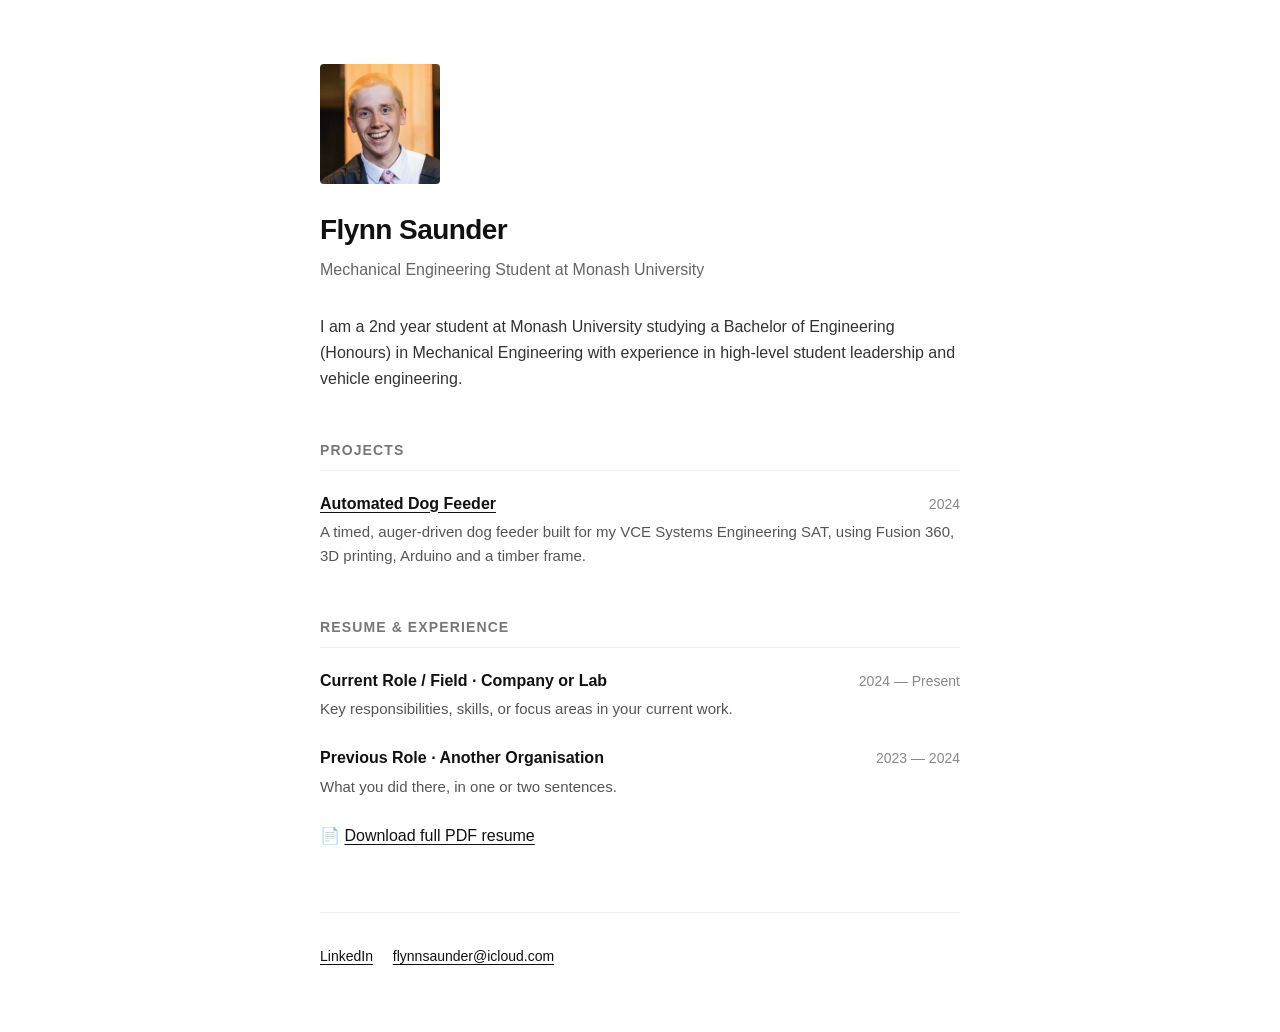
==== index.html @ cf930bd5 "Update index.html" ====
<!DOCTYPE html>
<html lang="en">
<head>
  <meta charset="UTF-8">
  <meta name="viewport" content="width=device-width, initial-scale=1.0">
  <title>Flynn Saunder</title>
  <link rel="stylesheet" href="assets/style.css">
</head>
<body>

  <div class="container">

    <!-- ============================================================
         HEADER / ABOUT
         Edit the photo by replacing assets/headshot.jpg (square).
         ============================================================ -->
    <header>
      <img class="headshot" src="assets/headshot.jpg" alt="Flynn Saunder">
      <h1>Flynn Saunder</h1>
      <p class="subtitle">Mechanical Engineering Student at Monash University</p>
      <p>
        I am a 2nd year student at Monash University studying a Bachelor of
        Engineering (Honours) in Mechanical Engineering with experience in
        high-level student leadership and vehicle engineering.
      </p>
    </header>

    <!-- ============================================================
         SELECTED PROJECTS
         To add a project: copy one <div class="list-item"> block
         below, change the link, title, year and description.
         The link points to a file in the projects/ folder.
         ============================================================ -->
    <section>
      <h2>Projects</h2>

      <div class="list-item">
        <div class="item-header">
          <span class="item-title"><a href="projects/automated-dog-feeder.html">Automated Dog Feeder</a></span>
          <span class="item-date">2024</span>
        </div>
        <p class="item-desc">A timed, auger-driven dog feeder built for my VCE Systems Engineering SAT, using Fusion 360, 3D printing, Arduino and a timber frame.</p>
      </div>

    </section>

    <!-- ============================================================
         RESUME & EXPERIENCE
         To add a role: copy one <div class="list-item"> block,
         change the title, dates and description.
         ============================================================ -->
    <section>
      <h2>Resume &amp; Experience</h2>

      <div class="list-item">
        <div class="item-header">
          <span class="item-title">Current Role / Field &middot; Company or Lab</span>
          <span class="item-date">2024 — Present</span>
        </div>
        <p class="item-desc">Key responsibilities, skills, or focus areas in your current work.</p>
      </div>

      <div class="list-item">
        <div class="item-header">
          <span class="item-title">Previous Role &middot; Another Organisation</span>
          <span class="item-date">2023 — 2024</span>
        </div>
        <p class="item-desc">What you did there, in one or two sentences.</p>
      </div>

      <p style="margin-top: 1rem;">
        📄 <a href="assets/resume.pdf" target="_blank" rel="noopener">Download full PDF resume</a>
      </p>
    </section>

    <!-- ============================================================
         FOOTER
         ============================================================ -->
    <footer>
      <div class="social-links">
        <a href="https://linkedin.com/in/flynn-saunder/" target="_blank" rel="noopener">LinkedIn</a>
        <a id="email-link" href="#">Email</a>
      </div>
      <script>
        // The address is assembled here in the browser, so bots that only
        // read raw HTML never see a full "name@domain" string to scrape.
        (function () {
          var a = document.getElementById("email-link");
          if (!a) return;
          var user = "flynnsaunder";
          var domain = "icloud" + "." + "com";
          a.href = "mailto:" + user + "@" + domain;
          a.textContent = user + "@" + domain;
        })();
      </script>
    </footer>

  </div>

</body>
</html>
---- assets/style.css ----
/* Reset & Base Styles */
* {
  box-sizing: border-box;
  margin: 0;
  padding: 0;
}

body {
  font-family: "Helvetica Neue", Helvetica, Arial, sans-serif;
  color: #111111;
  background-color: #ffffff;
  line-height: 1.6;
  padding: 0 1.5rem;
  -webkit-font-smoothing: antialiased;
}

.container {
  max-width: 640px;
  margin: 4rem auto;
}

/* Typography & Hierarchy */
h1 {
  font-size: 1.75rem;
  font-weight: 700;
  letter-spacing: -0.02em;
  margin-bottom: 0.25rem;
}

h2 {
  font-size: 0.875rem;
  font-weight: 700;
  text-transform: uppercase;
  letter-spacing: 0.08em;
  color: #777777;
  margin-top: 3rem;
  margin-bottom: 1.25rem;
  border-bottom: 1px solid #eeeeee;
  padding-bottom: 0.5rem;
}

p {
  font-size: 1rem;
  color: #333333;
  margin-bottom: 1rem;
}

a {
  color: #111111;
  text-decoration: underline;
  text-underline-offset: 3px;
}

a:hover {
  color: #666666;
}

.subtitle {
  font-size: 1rem;
  color: #666666;
  margin-bottom: 2rem;
}

/* Headshot */
.headshot {
  width: 120px;
  height: 120px;
  object-fit: cover;      /* crops any photo to a clean square */
  border-radius: 4px;
  display: block;
  margin-bottom: 1.5rem;
}

/* Item Lists (Projects, Resume) */
.list-item {
  margin-bottom: 1.5rem;
}

.item-header {
  display: flex;
  justify-content: space-between;
  align-items: baseline;
  gap: 1rem;
}

.item-title {
  font-size: 1rem;
  font-weight: 600;
}

.item-date {
  font-size: 0.875rem;
  color: #888888;
  white-space: nowrap;
}

.item-desc {
  font-size: 0.9375rem;
  color: #555555;
  margin-top: 0.25rem;
}

/* Project pages */
.back {
  font-size: 0.875rem;
  margin-bottom: 2rem;
}

.project-meta {
  font-size: 0.9375rem;
  color: #888888;
  margin-bottom: 2rem;
}

.cover {
  width: 100%;
  border-radius: 4px;
  margin-bottom: 2rem;
}

.project-body h2 {
  text-transform: none;
  letter-spacing: -0.01em;
  color: #111111;
  font-size: 1.25rem;
  border: 0;
  padding: 0;
  margin-top: 2.5rem;
  margin-bottom: 0.5rem;
}

.project-body h3 {
  font-size: 1.0625rem;
  margin-top: 1.75rem;
  margin-bottom: 0.4rem;
}

.project-body img {
  border-radius: 4px;
  margin: 1.5rem 0;
}

.project-body ul,
.project-body ol {
  margin: 0 0 1rem 1.25rem;
}

.project-body li {
  margin-bottom: 0.35rem;
  color: #333333;
}

.project-body figure {
  margin: 1.5rem 0;
}

.project-body figcaption {
  font-size: 0.85rem;
  color: #888888;
  margin-top: 0.4rem;
}

code {
  font-family: ui-monospace, "SF Mono", Menlo, Consolas, monospace;
  font-size: 0.875em;
  background: #f4f4f4;
  padding: 0.1em 0.35em;
  border-radius: 3px;
}

/* Footer / Links */
footer {
  margin-top: 4rem;
  padding-top: 2rem;
  border-top: 1px solid #eeeeee;
  font-size: 0.875rem;
  color: #777777;
}

.social-links a {
  margin-right: 1rem;
}
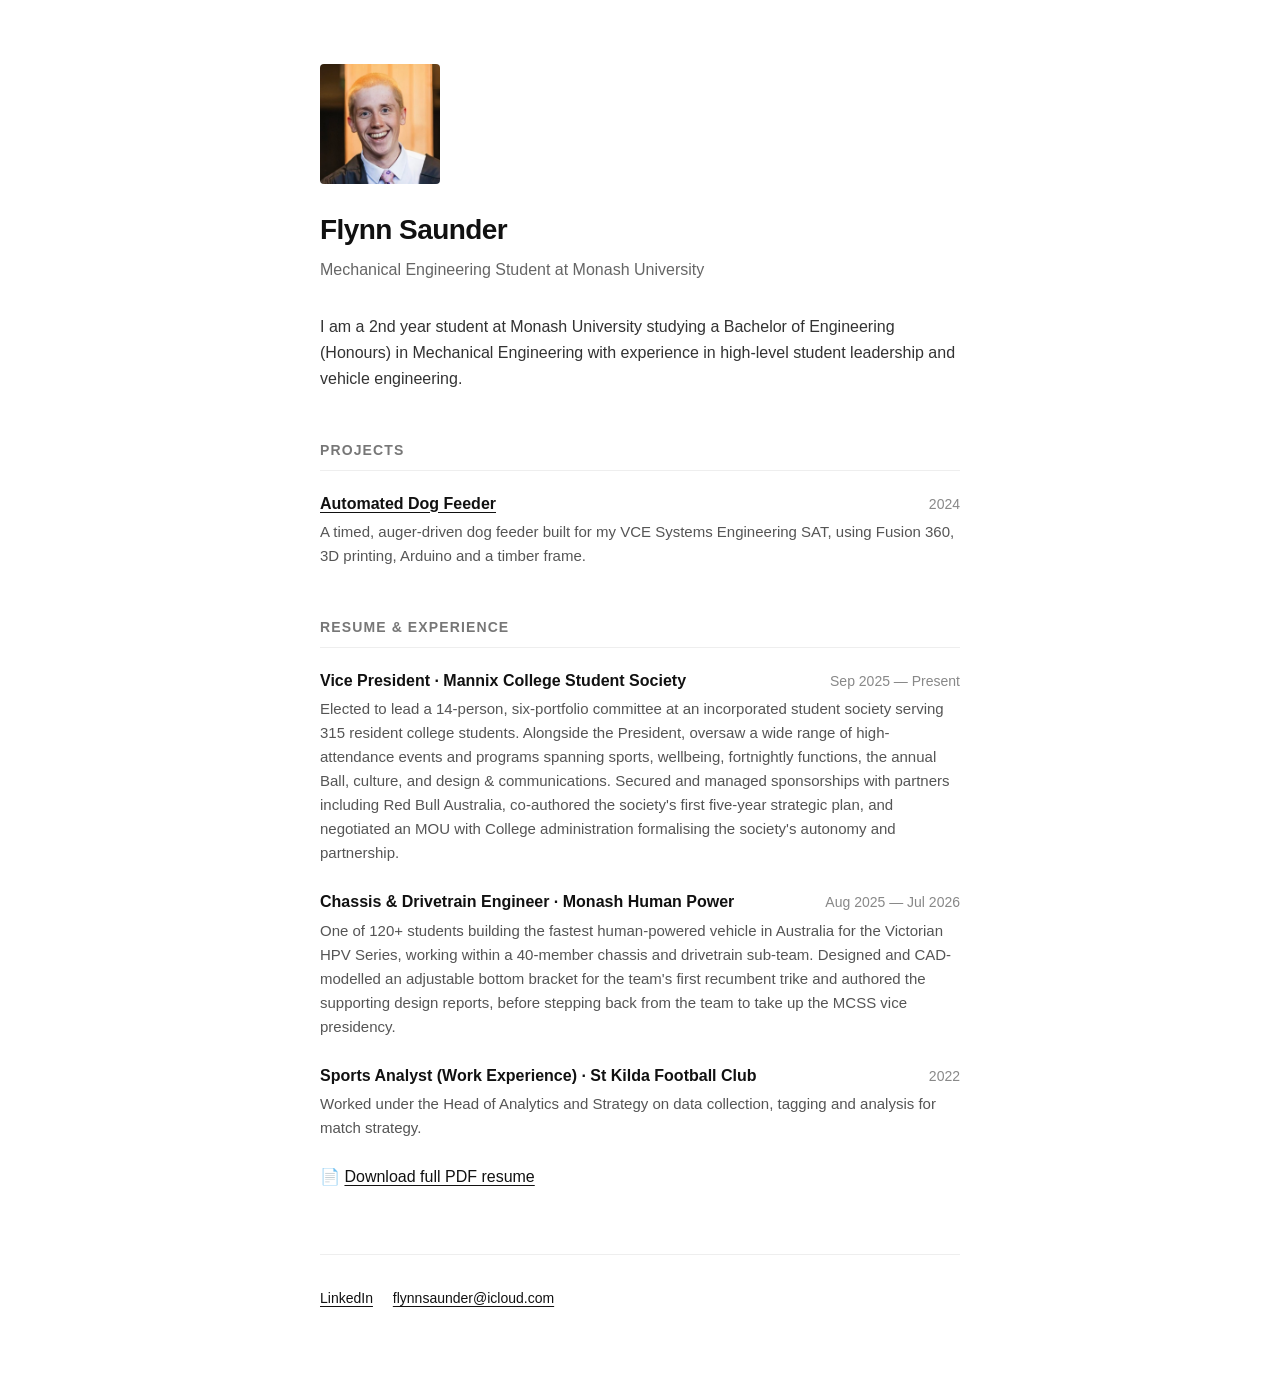
==== commit e7ba9a7f: "Add condensed Experience section to home page Replace placeholder roles with VP (MCSS), Chassis & Dr" ====
--- a/index.html
+++ b/index.html
@@ -54,22 +54,30 @@
 
       <div class="list-item">
         <div class="item-header">
-          <span class="item-title">Current Role / Field &middot; Company or Lab</span>
-          <span class="item-date">2024 — Present</span>
+          <span class="item-title">Vice President &middot; Mannix College Student Society</span>
+          <span class="item-date">Sep 2025 — Present</span>
         </div>
-        <p class="item-desc">Key responsibilities, skills, or focus areas in your current work.</p>
+        <p class="item-desc">Elected to lead a 14-person, six-portfolio committee at an incorporated student society serving 315 resident college students. Alongside the President, oversaw a wide range of high-attendance events and programs spanning sports, wellbeing, fortnightly functions, the annual Ball, culture, and design &amp; communications. Secured and managed sponsorships with partners including Red Bull Australia, co-authored the society's first five-year strategic plan, and negotiated an MOU with College administration formalising the society's autonomy and partnership.</p>
       </div>
 
       <div class="list-item">
         <div class="item-header">
-          <span class="item-title">Previous Role &middot; Another Organisation</span>
-          <span class="item-date">2023 — 2024</span>
+          <span class="item-title">Chassis &amp; Drivetrain Engineer &middot; Monash Human Power</span>
+          <span class="item-date">Aug 2025 — Jul 2026</span>
         </div>
-        <p class="item-desc">What you did there, in one or two sentences.</p>
+        <p class="item-desc">One of 120+ students building the fastest human-powered vehicle in Australia for the Victorian HPV Series, working within a 40-member chassis and drivetrain sub-team. Designed and CAD-modelled an adjustable bottom bracket for the team's first recumbent trike and authored the supporting design reports, before stepping back from the team to take up the MCSS vice presidency.</p>
+      </div>
+
+      <div class="list-item">
+        <div class="item-header">
+          <span class="item-title">Sports Analyst (Work Experience) &middot; St Kilda Football Club</span>
+          <span class="item-date">2022</span>
+        </div>
+        <p class="item-desc">Worked under the Head of Analytics and Strategy on data collection, tagging and analysis for match strategy.</p>
       </div>
 
       <p style="margin-top: 1rem;">
-        📄 <a href="assets/resume.pdf" target="_blank" rel="noopener">Download full PDF resume</a>
+        📄 <a href="assets/Flynn_Saunder_Engineering_Resume.pdf" target="_blank" rel="noopener">Download full PDF resume</a>
       </p>
     </section>
 
--- a/assets/style.css
+++ b/assets/style.css
@@ -136,6 +136,9 @@
 }
 
 .project-body img {
+  display: block;
+  width: 100%;
+  height: auto;
   border-radius: 4px;
   margin: 1.5rem 0;
 }
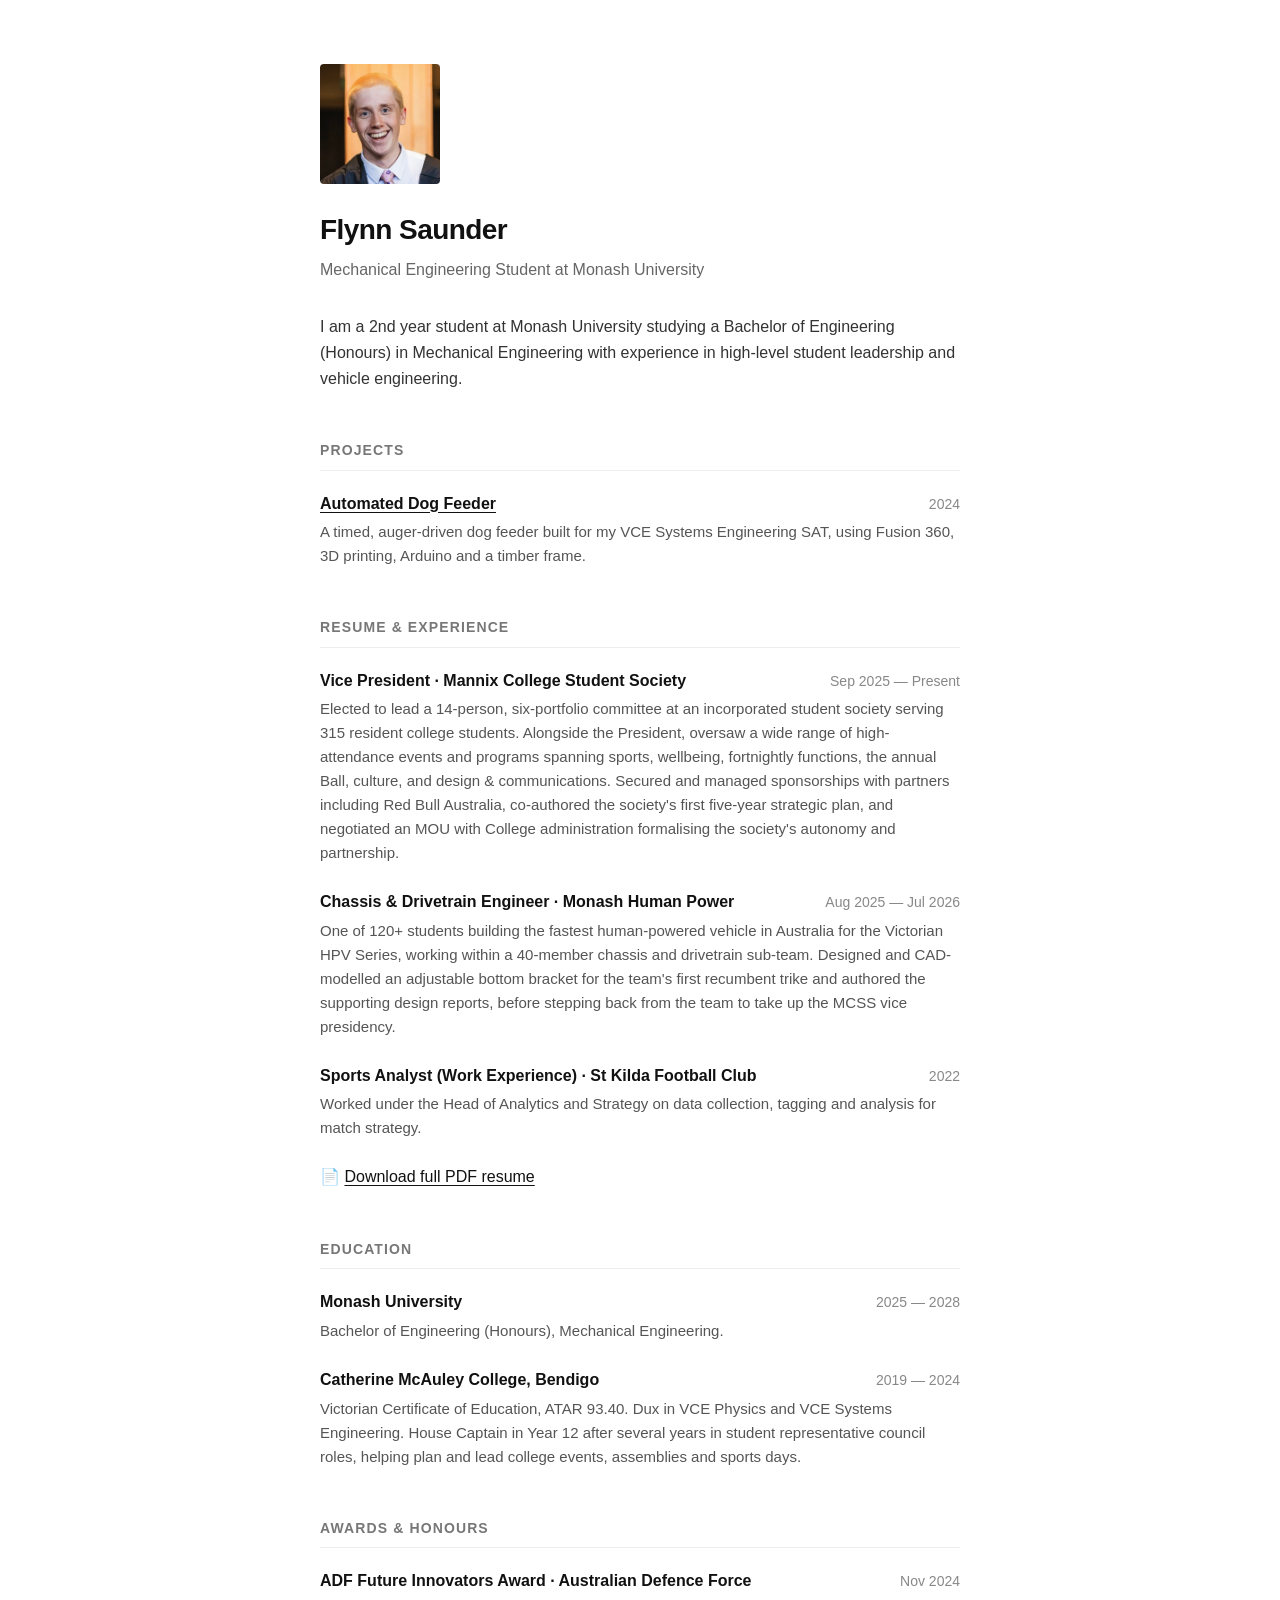
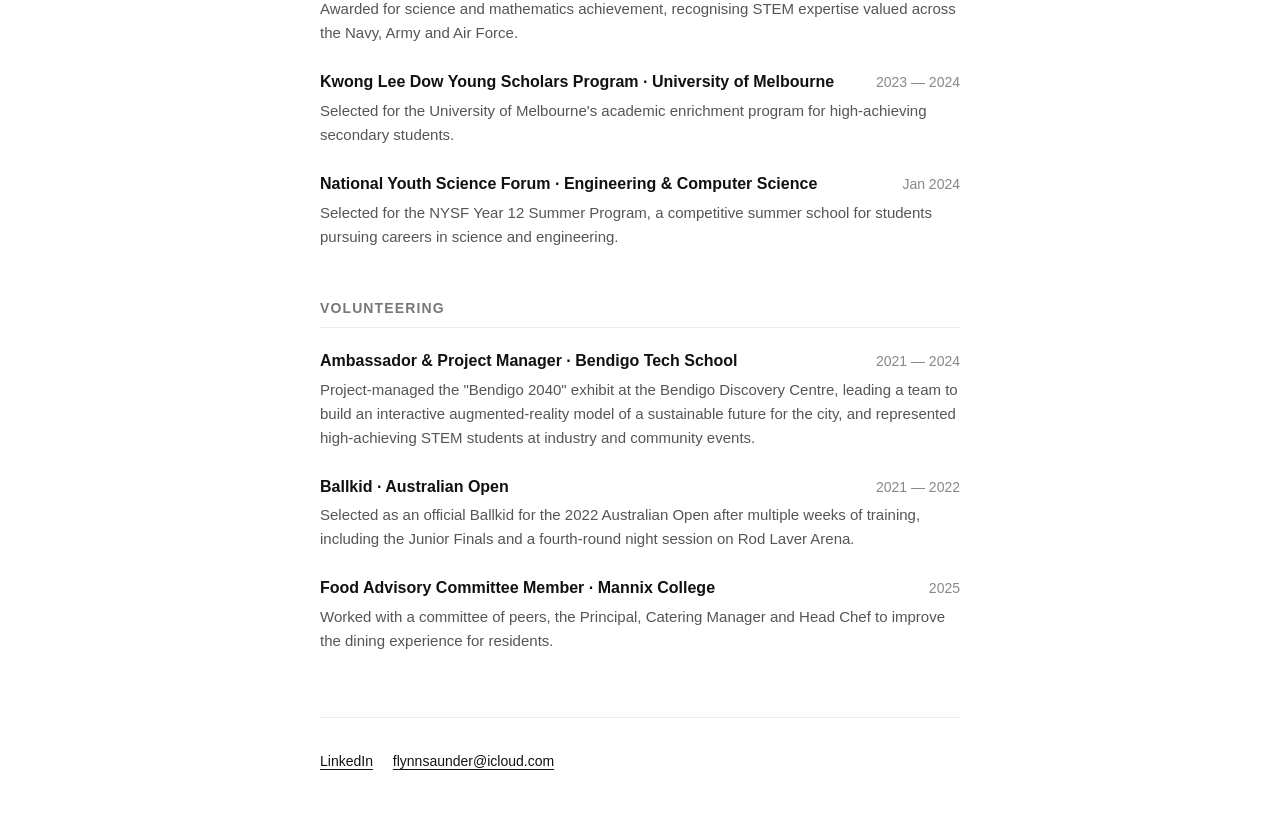
==== commit 6bd67275: "Add Education, Awards & Honours, and Volunteering sections Education lists Monash and Catherine McAu" ====
--- a/index.html
+++ b/index.html
@@ -82,6 +82,91 @@
     </section>
 
     <!-- ============================================================
+         EDUCATION
+         ============================================================ -->
+    <section>
+      <h2>Education</h2>
+
+      <div class="list-item">
+        <div class="item-header">
+          <span class="item-title">Monash University</span>
+          <span class="item-date">2025 — 2028</span>
+        </div>
+        <p class="item-desc">Bachelor of Engineering (Honours), Mechanical Engineering.</p>
+      </div>
+
+      <div class="list-item">
+        <div class="item-header">
+          <span class="item-title">Catherine McAuley College, Bendigo</span>
+          <span class="item-date">2019 — 2024</span>
+        </div>
+        <p class="item-desc">Victorian Certificate of Education, ATAR 93.40. Dux in VCE Physics and VCE Systems Engineering. House Captain in Year 12 after several years in student representative council roles, helping plan and lead college events, assemblies and sports days.</p>
+      </div>
+    </section>
+
+    <!-- ============================================================
+         AWARDS & HONOURS
+         ============================================================ -->
+    <section>
+      <h2>Awards &amp; Honours</h2>
+
+      <div class="list-item">
+        <div class="item-header">
+          <span class="item-title">ADF Future Innovators Award &middot; Australian Defence Force</span>
+          <span class="item-date">Nov 2024</span>
+        </div>
+        <p class="item-desc">Awarded for science and mathematics achievement, recognising STEM expertise valued across the Navy, Army and Air Force.</p>
+      </div>
+
+      <div class="list-item">
+        <div class="item-header">
+          <span class="item-title">Kwong Lee Dow Young Scholars Program &middot; University of Melbourne</span>
+          <span class="item-date">2023 — 2024</span>
+        </div>
+        <p class="item-desc">Selected for the University of Melbourne's academic enrichment program for high-achieving secondary students.</p>
+      </div>
+
+      <div class="list-item">
+        <div class="item-header">
+          <span class="item-title">National Youth Science Forum &middot; Engineering &amp; Computer Science</span>
+          <span class="item-date">Jan 2024</span>
+        </div>
+        <p class="item-desc">Selected for the NYSF Year 12 Summer Program, a competitive summer school for students pursuing careers in science and engineering.</p>
+      </div>
+    </section>
+
+    <!-- ============================================================
+         VOLUNTEERING
+         ============================================================ -->
+    <section>
+      <h2>Volunteering</h2>
+
+      <div class="list-item">
+        <div class="item-header">
+          <span class="item-title">Ambassador &amp; Project Manager &middot; Bendigo Tech School</span>
+          <span class="item-date">2021 — 2024</span>
+        </div>
+        <p class="item-desc">Project-managed the "Bendigo 2040" exhibit at the Bendigo Discovery Centre, leading a team to build an interactive augmented-reality model of a sustainable future for the city, and represented high-achieving STEM students at industry and community events.</p>
+      </div>
+
+      <div class="list-item">
+        <div class="item-header">
+          <span class="item-title">Ballkid &middot; Australian Open</span>
+          <span class="item-date">2021 — 2022</span>
+        </div>
+        <p class="item-desc">Selected as an official Ballkid for the 2022 Australian Open after multiple weeks of training, including the Junior Finals and a fourth-round night session on Rod Laver Arena.</p>
+      </div>
+
+      <div class="list-item">
+        <div class="item-header">
+          <span class="item-title">Food Advisory Committee Member &middot; Mannix College</span>
+          <span class="item-date">2025</span>
+        </div>
+        <p class="item-desc">Worked with a committee of peers, the Principal, Catering Manager and Head Chef to improve the dining experience for residents.</p>
+      </div>
+    </section>
+
+    <!-- ============================================================
          FOOTER
          ============================================================ -->
     <footer>
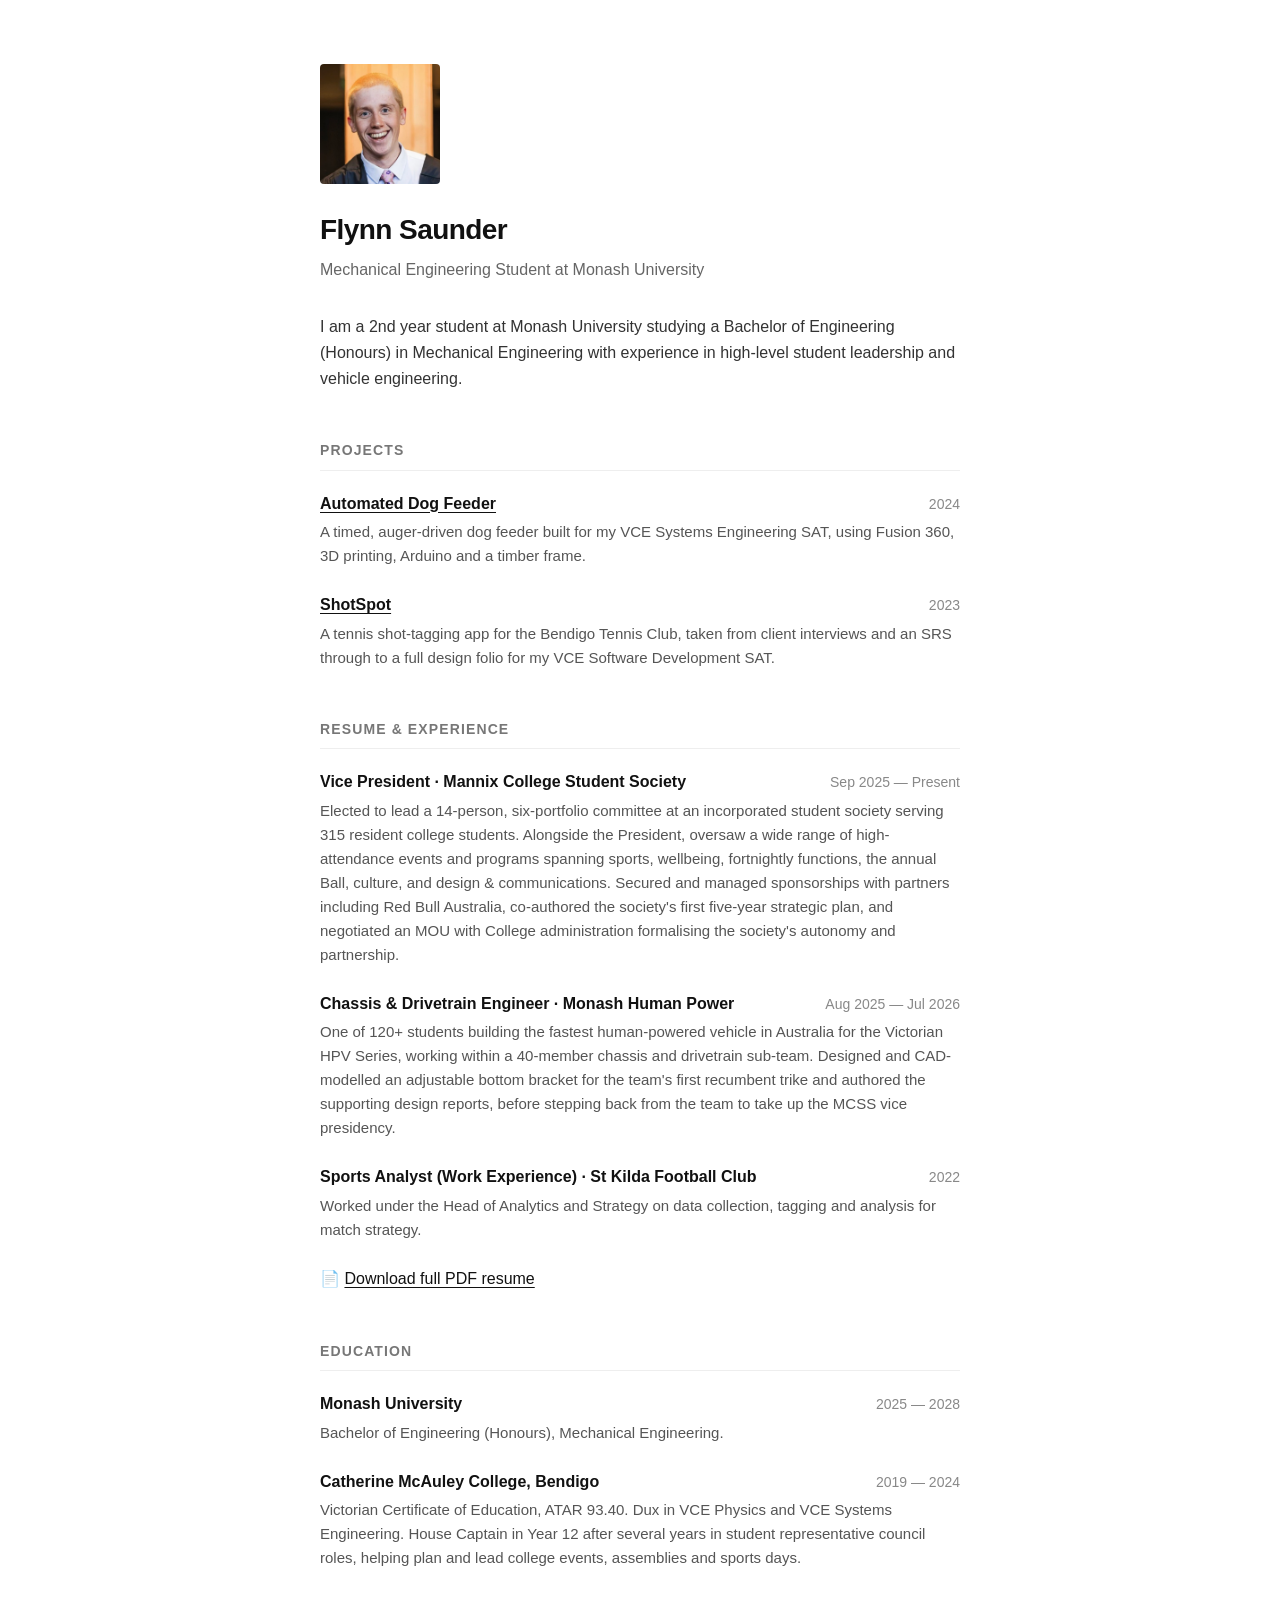
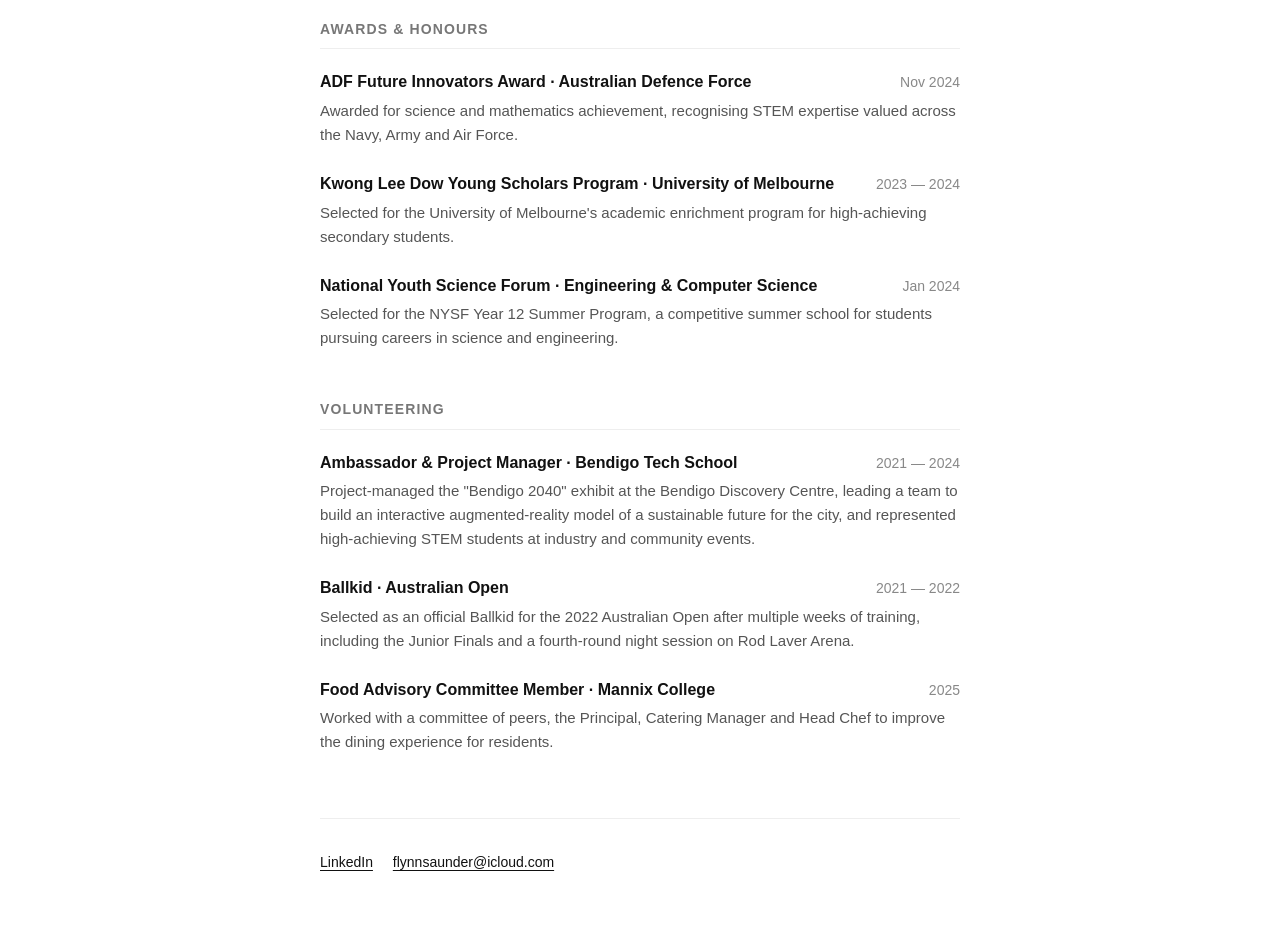
==== commit ab4f9591: "Add ShotSpot project page (VCE Software Development SAT) Covers the planning and design phase: clien" ====
--- a/index.html
+++ b/index.html
@@ -40,6 +40,14 @@
           <span class="item-date">2024</span>
         </div>
         <p class="item-desc">A timed, auger-driven dog feeder built for my VCE Systems Engineering SAT, using Fusion 360, 3D printing, Arduino and a timber frame.</p>
+      </div>
+
+      <div class="list-item">
+        <div class="item-header">
+          <span class="item-title"><a href="projects/shotspot.html">ShotSpot</a></span>
+          <span class="item-date">2023</span>
+        </div>
+        <p class="item-desc">A tennis shot-tagging app for the Bendigo Tennis Club, taken from client interviews and an SRS through to a full design folio for my VCE Software Development SAT.</p>
       </div>
 
     </section>
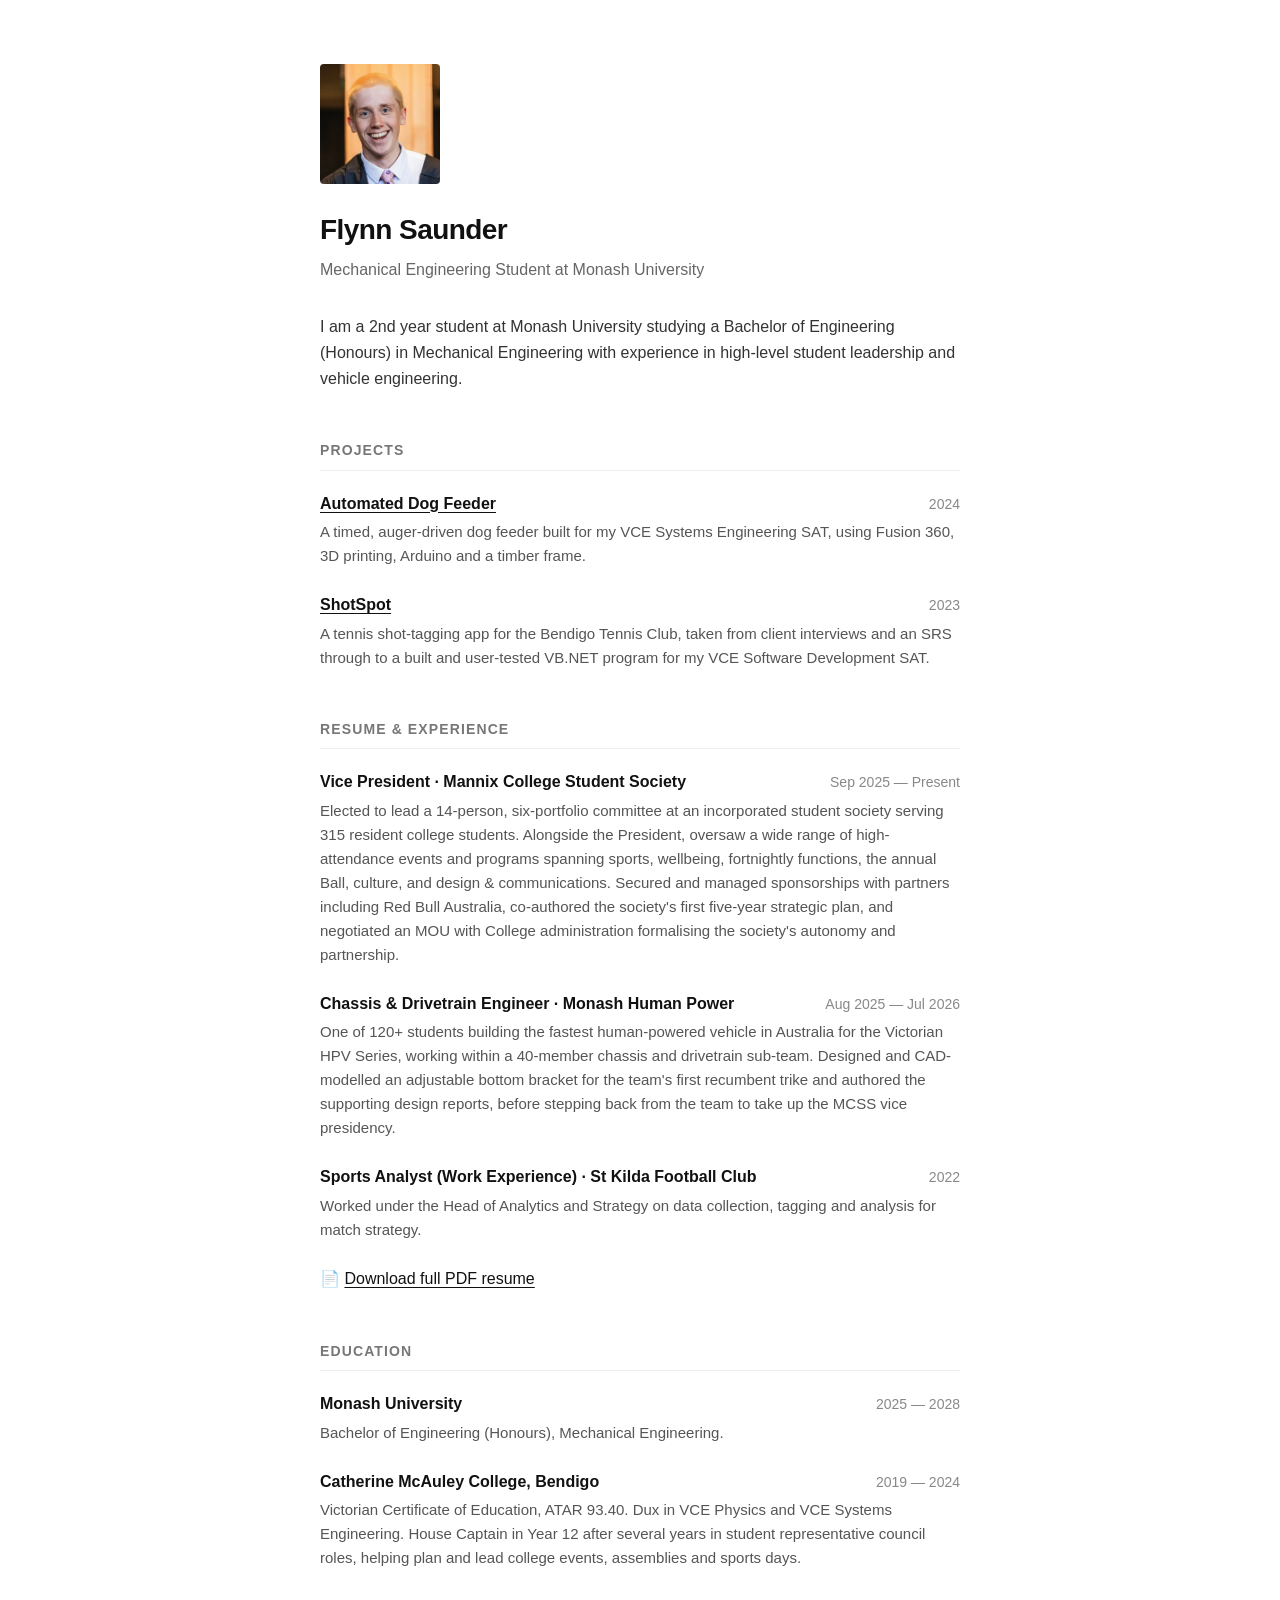
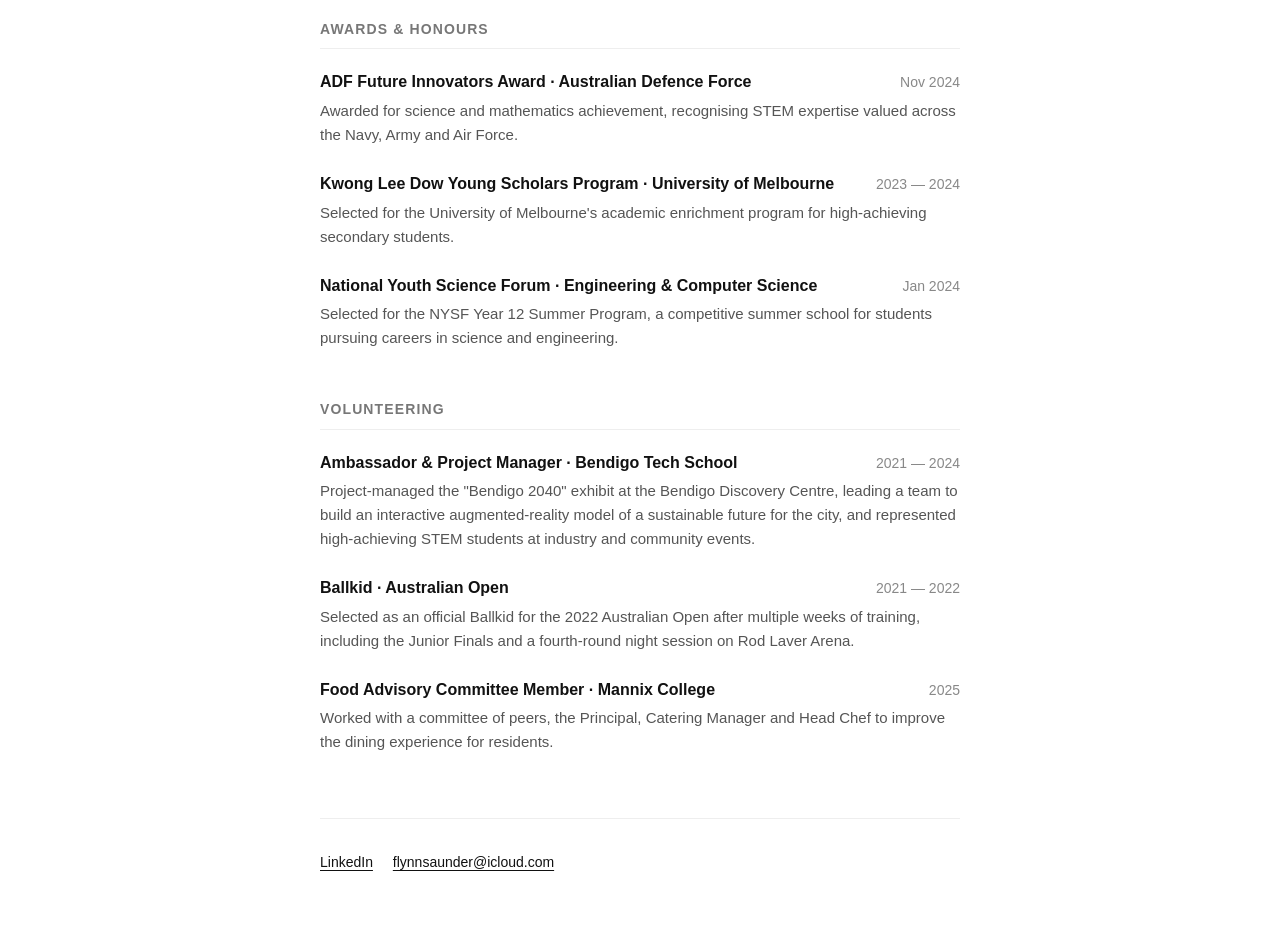
==== commit 9143e7ce: "Expand ShotSpot page with the build, testing and evaluation phase Adds the U4O1 half of the SAT: the" ====
--- a/index.html
+++ b/index.html
@@ -47,7 +47,7 @@
           <span class="item-title"><a href="projects/shotspot.html">ShotSpot</a></span>
           <span class="item-date">2023</span>
         </div>
-        <p class="item-desc">A tennis shot-tagging app for the Bendigo Tennis Club, taken from client interviews and an SRS through to a full design folio for my VCE Software Development SAT.</p>
+        <p class="item-desc">A tennis shot-tagging app for the Bendigo Tennis Club, taken from client interviews and an SRS through to a built and user-tested VB.NET program for my VCE Software Development SAT.</p>
       </div>
 
     </section>
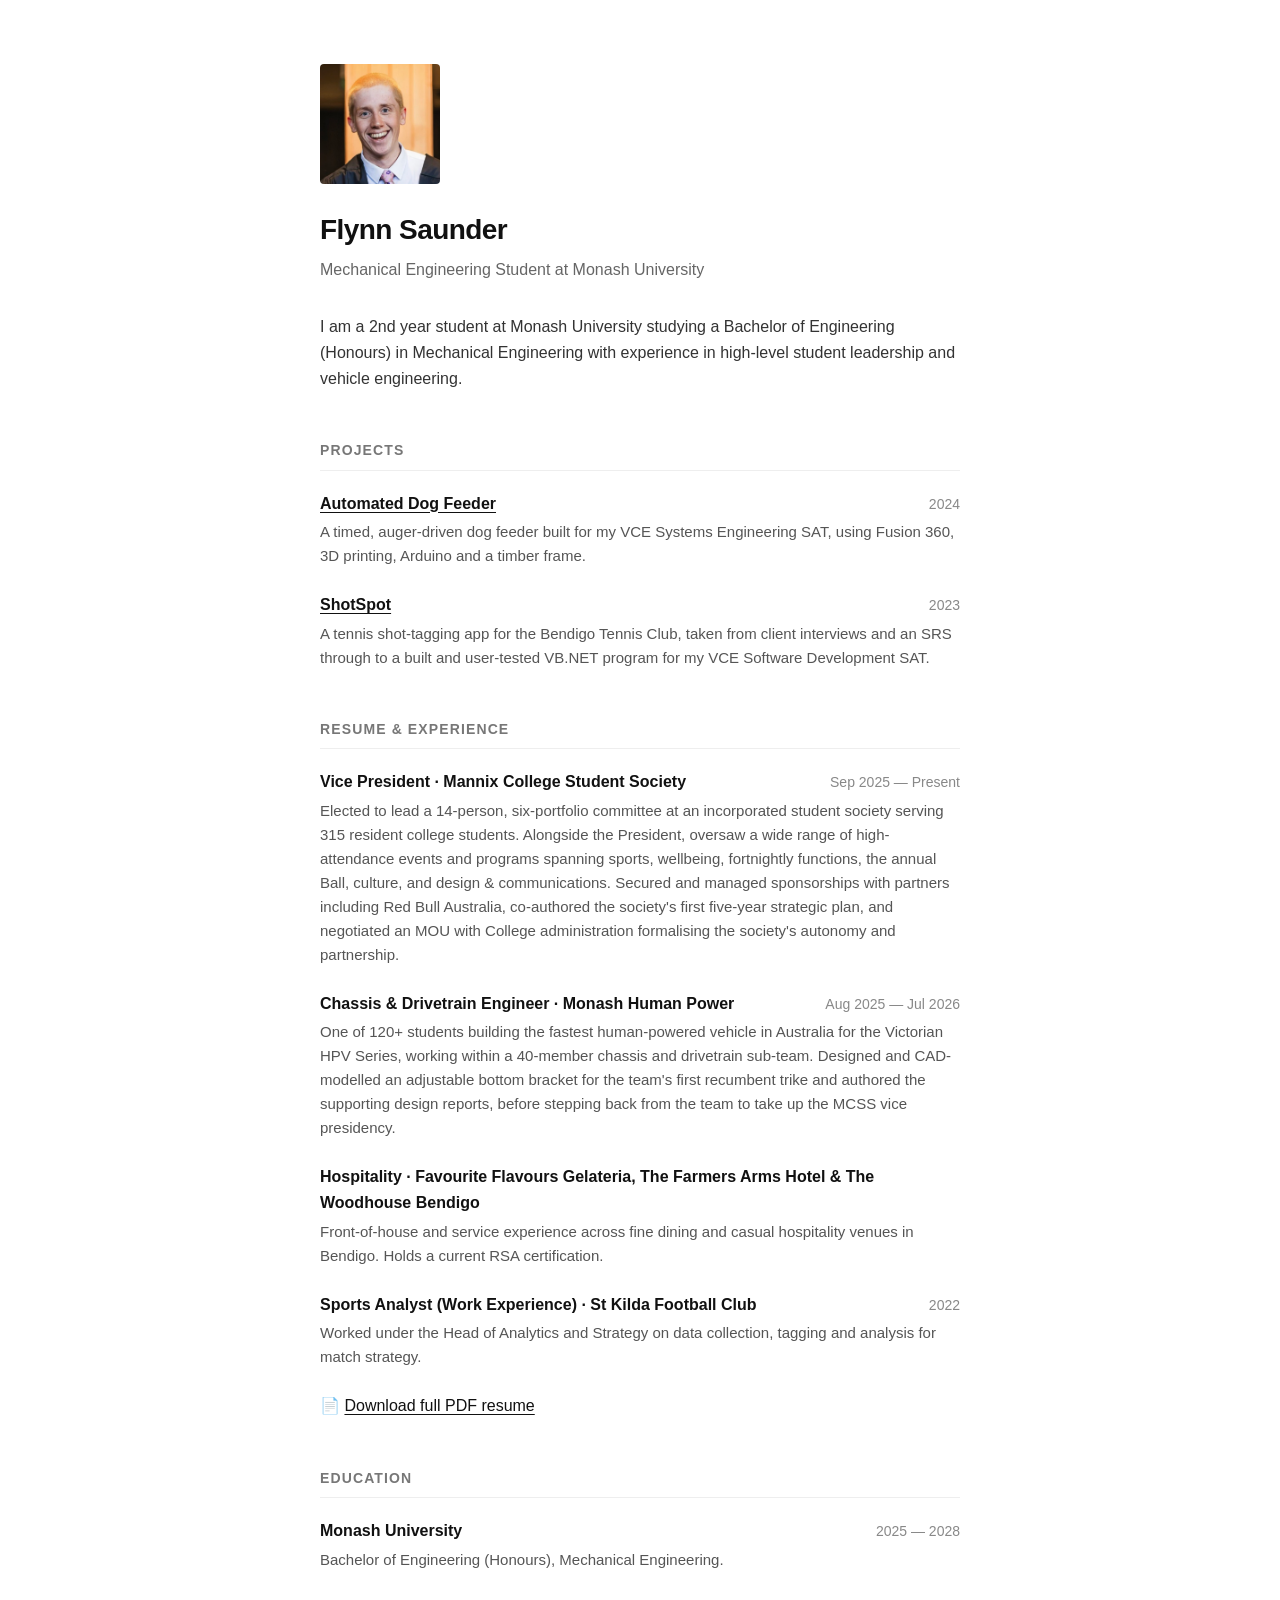
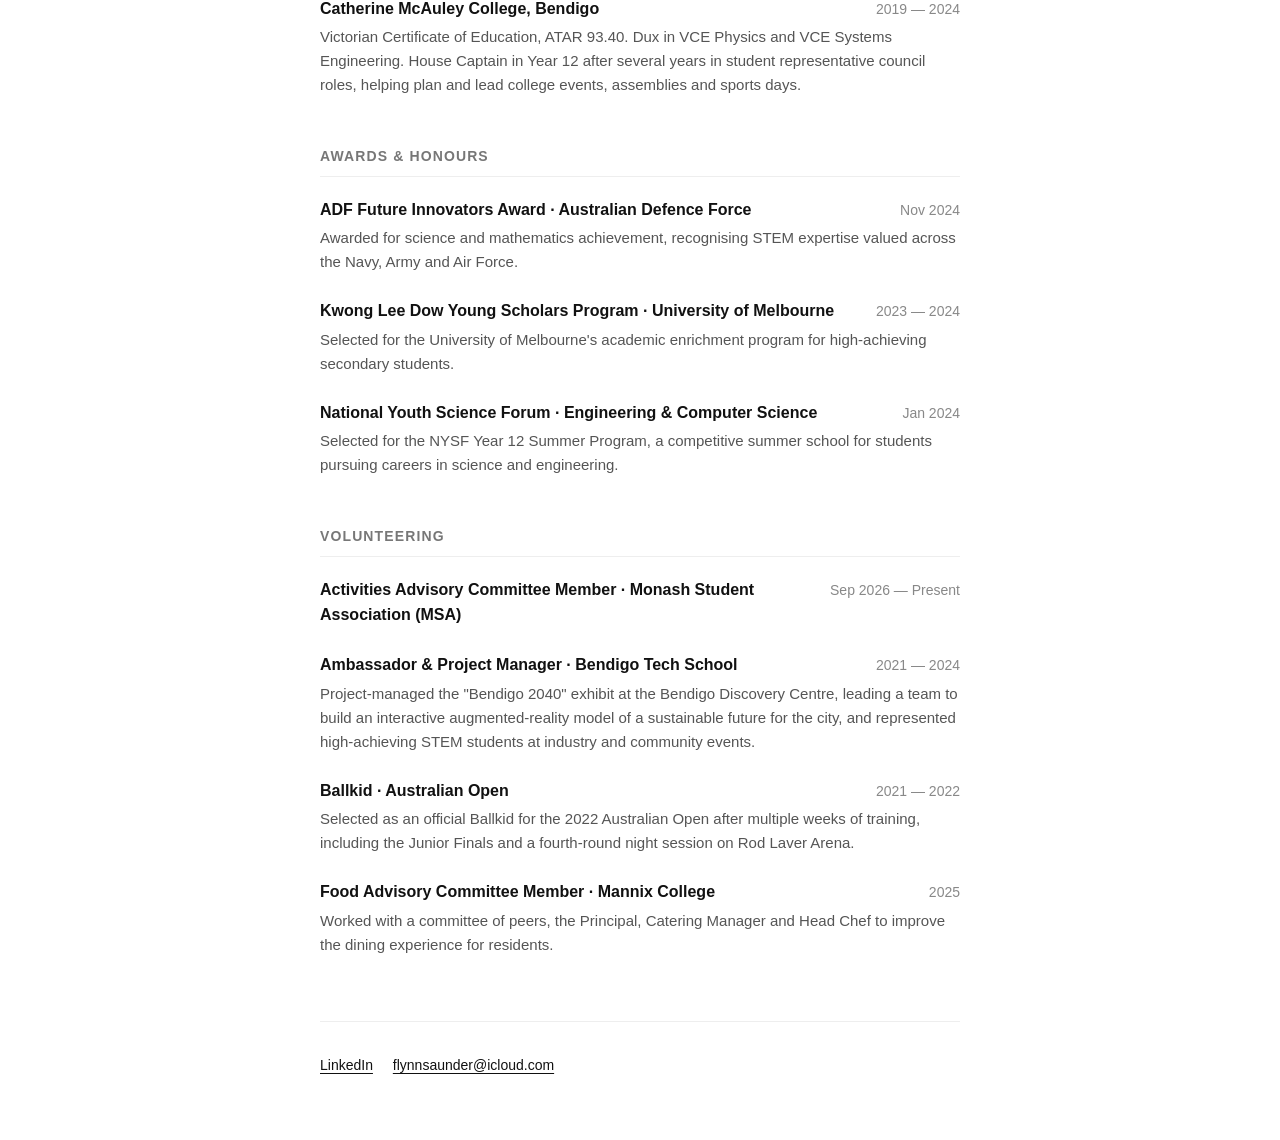
==== commit bf3ff4e3: "Update index.html" ====
--- a/index.html
+++ b/index.html
@@ -78,6 +78,14 @@
 
       <div class="list-item">
         <div class="item-header">
+          <span class="item-title">Hospitality &middot; Favourite Flavours Gelateria, The Farmers Arms Hotel &amp; The Woodhouse Bendigo</span>
+          <span class="item-date"><!-- Add dates here --></span>
+        </div>
+        <p class="item-desc">Front-of-house and service experience across fine dining and casual hospitality venues in Bendigo. Holds a current RSA certification. <!-- Flynn: add a line on specific duties/roles if you want more detail here --></p>
+      </div>
+
+      <div class="list-item">
+        <div class="item-header">
           <span class="item-title">Sports Analyst (Work Experience) &middot; St Kilda Football Club</span>
           <span class="item-date">2022</span>
         </div>
@@ -148,6 +156,14 @@
          ============================================================ -->
     <section>
       <h2>Volunteering</h2>
+
+      <div class="list-item">
+        <div class="item-header">
+          <span class="item-title">Activities Advisory Committee Member &middot; Monash Student Association (MSA)</span>
+          <span class="item-date">Sep 2026 — Present</span>
+        </div>
+        <p class="item-desc"><!-- Flynn: add a line on what this committee does / your involvement --></p>
+      </div>
 
       <div class="list-item">
         <div class="item-header">
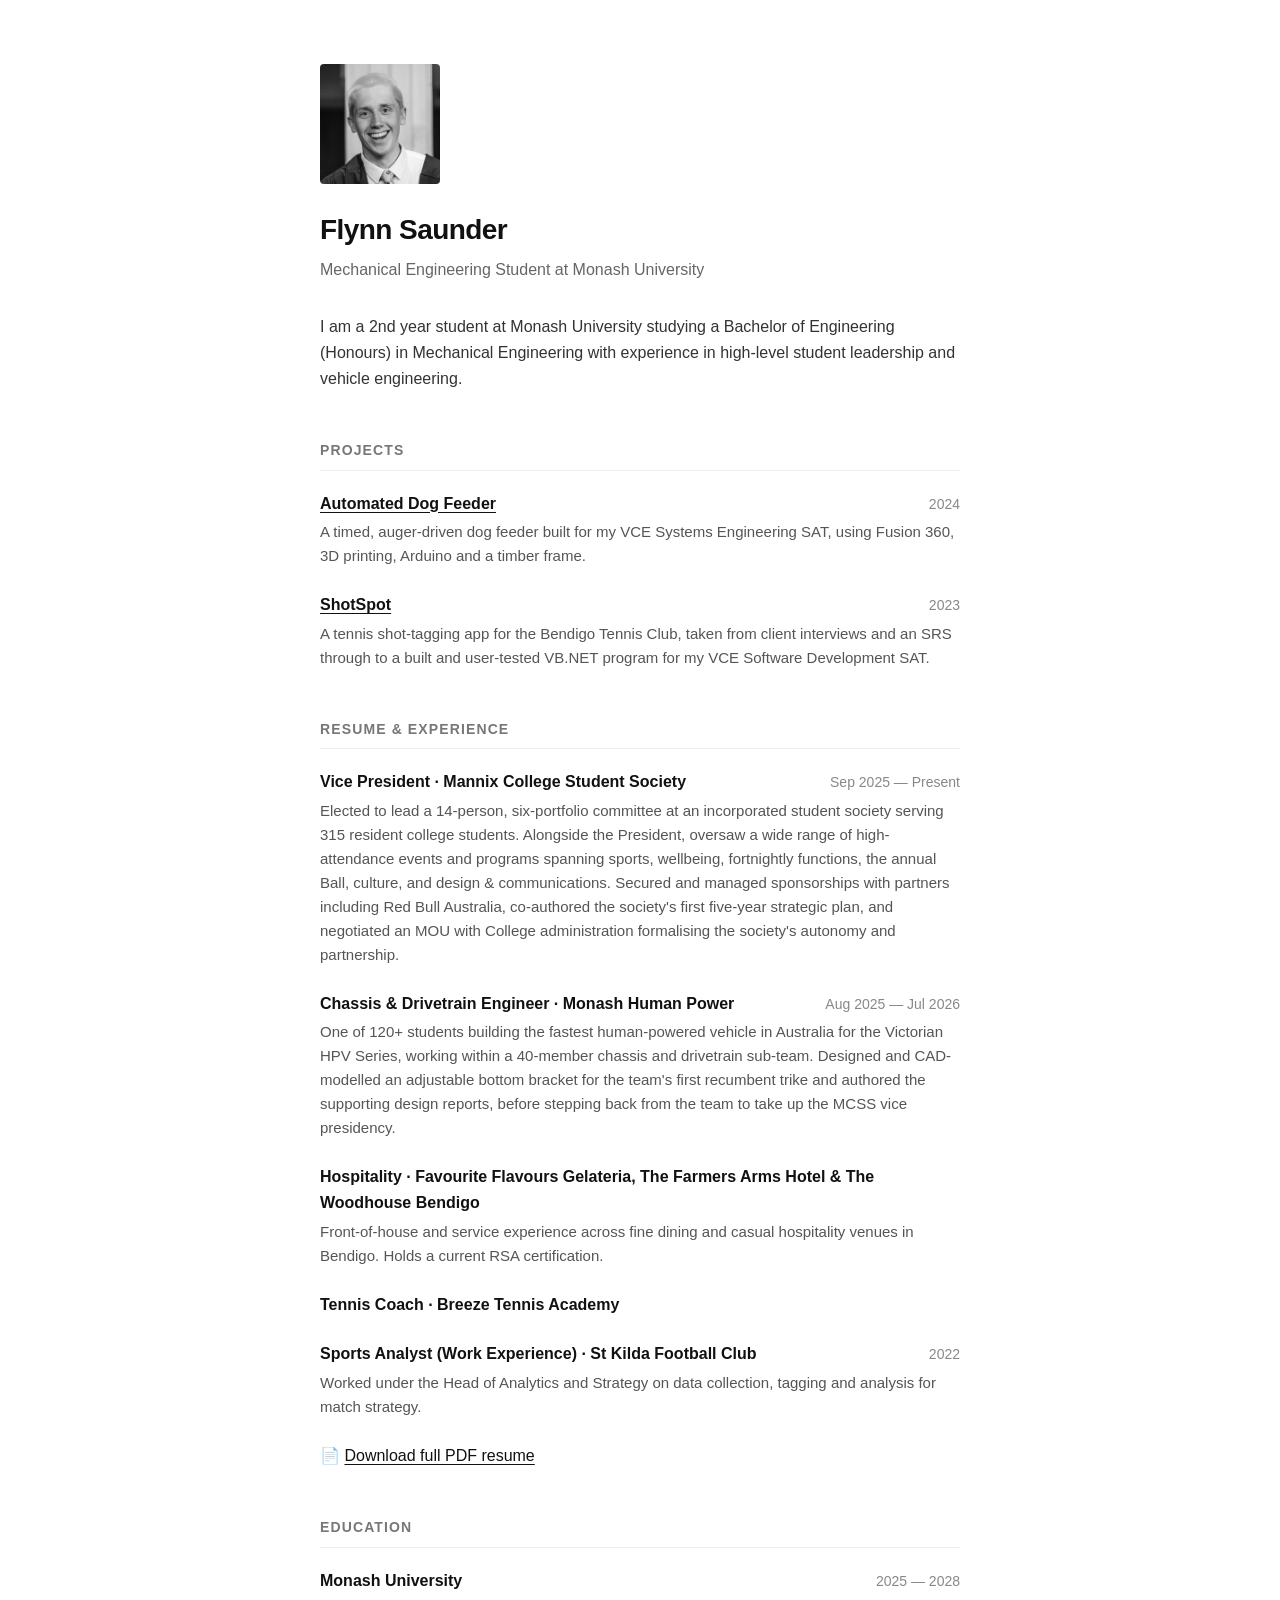
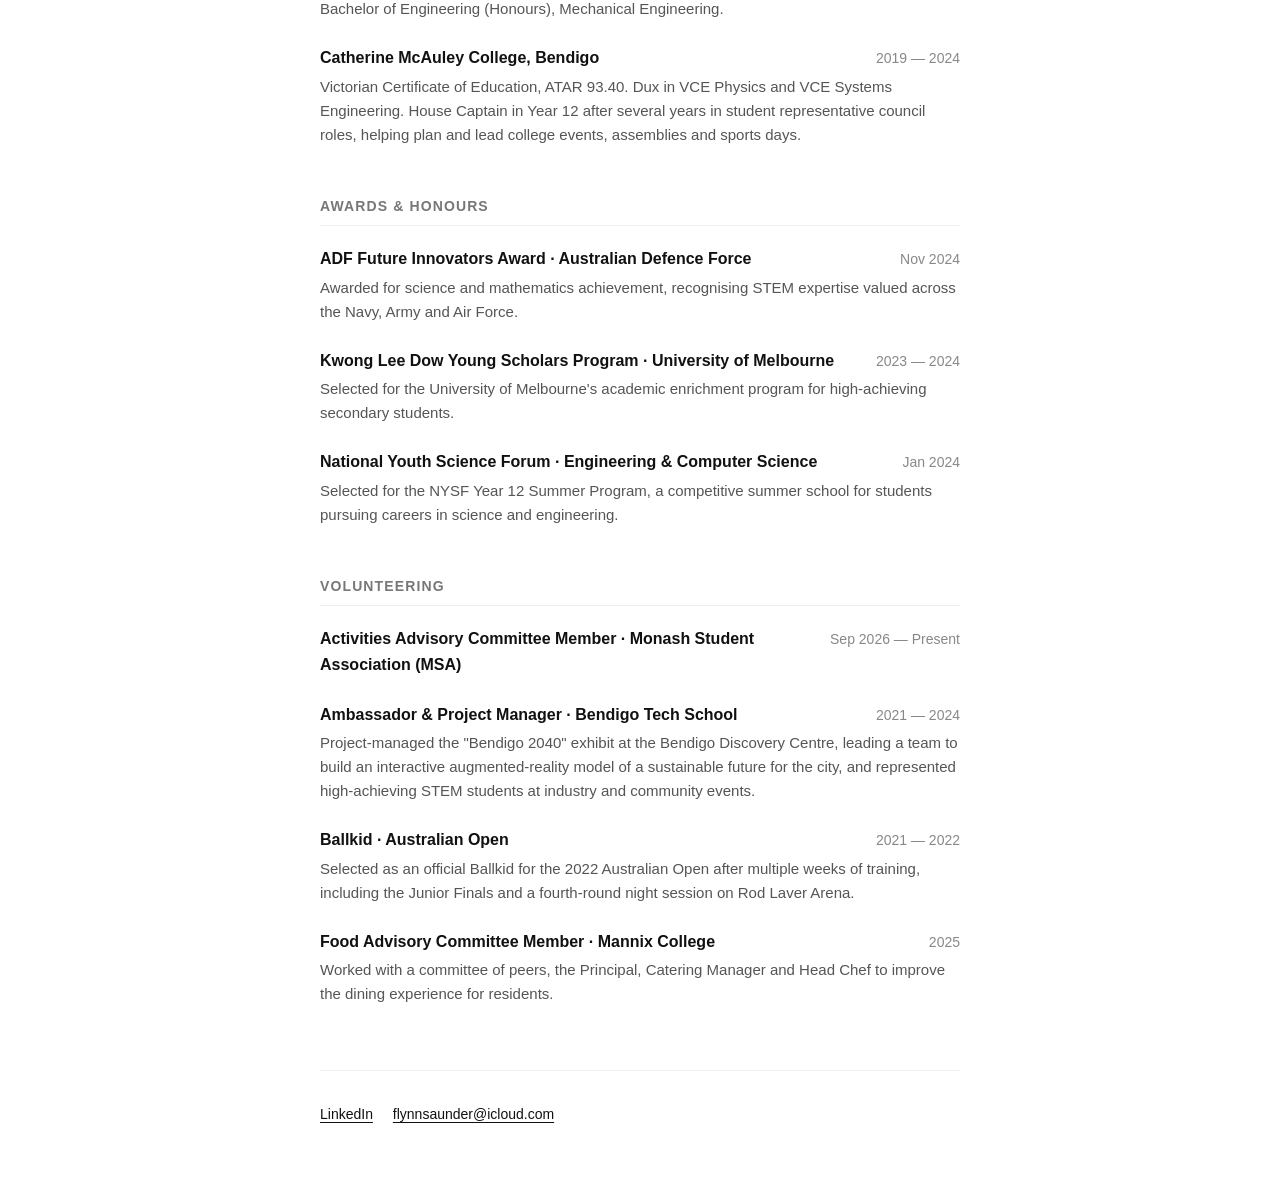
==== commit aa8a40ee: "Update index.html" ====
--- a/index.html
+++ b/index.html
@@ -82,6 +82,14 @@
           <span class="item-date"><!-- Add dates here --></span>
         </div>
         <p class="item-desc">Front-of-house and service experience across fine dining and casual hospitality venues in Bendigo. Holds a current RSA certification. <!-- Flynn: add a line on specific duties/roles if you want more detail here --></p>
+      </div>
+
+      <div class="list-item">
+        <div class="item-header">
+          <span class="item-title">Tennis Coach &middot; Breeze Tennis Academy</span>
+          <span class="item-date"><!-- Add dates here --></span>
+        </div>
+        <p class="item-desc"><!-- Flynn: add a line on age groups/skill levels coached, session frequency, etc. --></p>
       </div>
 
       <div class="list-item">
--- a/assets/style.css
+++ b/assets/style.css
@@ -69,6 +69,7 @@
   border-radius: 4px;
   display: block;
   margin-bottom: 1.5rem;
+  filter: grayscale(100%);   /* black and white */
 }
 
 /* Item Lists (Projects, Resume) */
